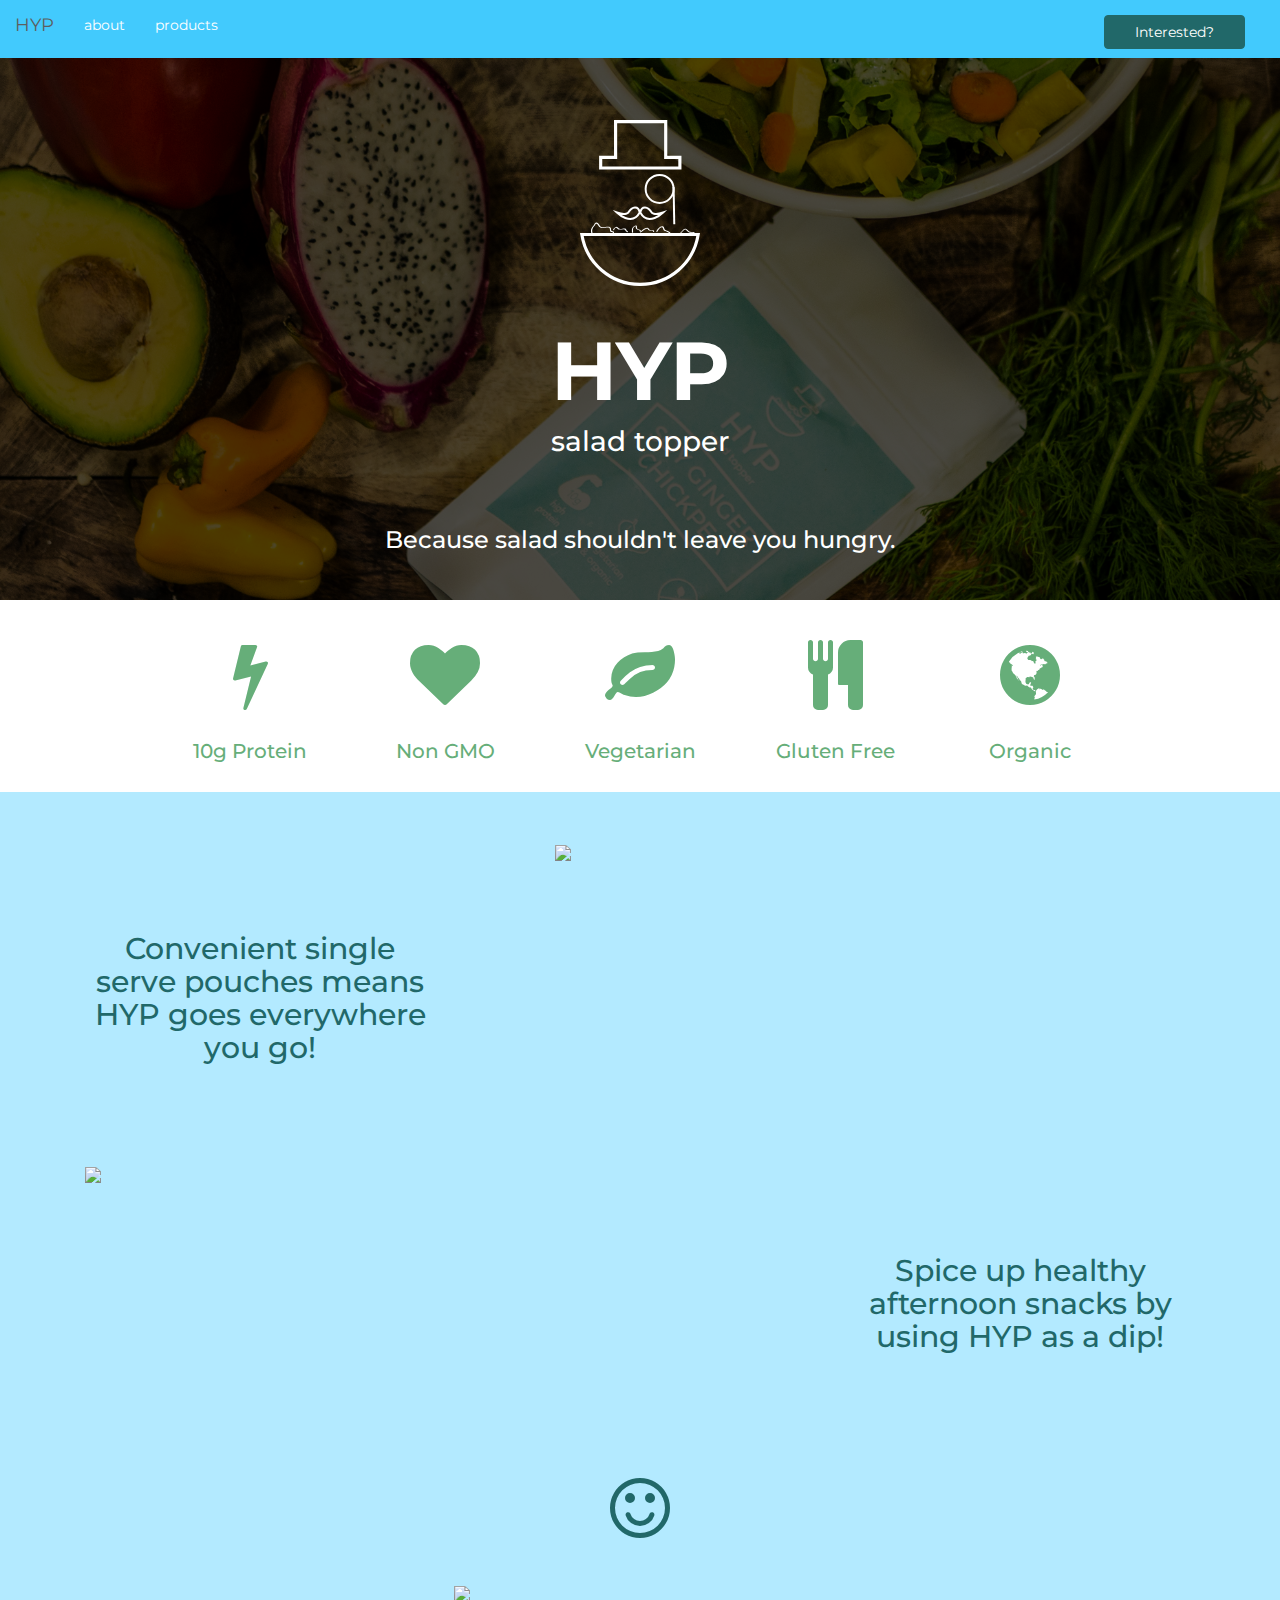
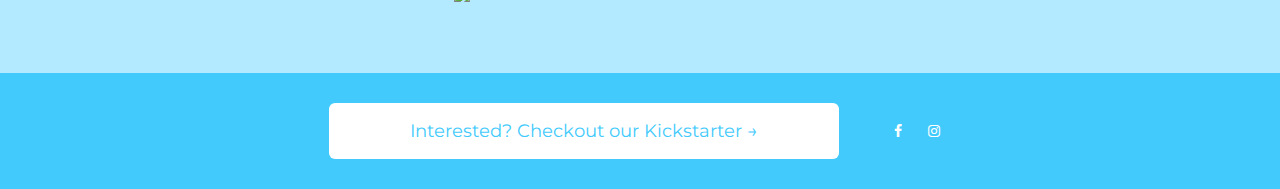
==== index.html @ b5d76cdf "fleshed out the images section of the home page" ====
<!DOCTYPE html>
<html lang="en">
  <head>
    <meta charset="utf-8">
    <meta http-equiv="X-UA-Compatible" content="IE=edge">
    <meta name="viewport" content="width=device-width, initial-scale=1">
    <meta name="description" content="HYP Salad Topper: An organic, gluten free, non-GMO approach to salad dressing. 10g of healthy protein in every serving">
    <meta name="keywords" content="post workout snack, protein bars, protein supplement, healthy salad dressing, protein drink, healthy protein, gluten free salad dressing, HYP, HYP Foods, HYP Salad Topper, Protein sources, what foods are high in protein, low calorie protein">
    <!-- The above 3 meta tags *must* come first in the head; any other head content must come *after* these tags -->
    <title>HYP: High Protein Salad Topper</title>

    <!-- Bootstrap -->
    <link href="css/bootstrap.min.css" rel="stylesheet">
    <link href="css/font-awesome.css" rel="stylesheet">
    <link rel='stylesheet' href='styles.css' type='text/css' />
    <!-- HTML5 shim and Respond.js for IE8 support of HTML5 elements and media queries -->
    <!-- WARNING: Respond.js doesn't work if you view the page via file:// -->
    <!--[if lt IE 9]>
      <script src="https://oss.maxcdn.com/html5shiv/3.7.3/html5shiv.min.js"></script>
      <script src="https://oss.maxcdn.com/respond/1.4.2/respond.min.js"></script>
    <![endif]-->
    <link rel="icon" type="image/svg" href="images/mr.topper.svg">
  </head>
  <body>
  
  <!-- ~~~~~~~~~~~~~~ NAV BAR ~~~~~~~~~~~~~~~~~~~~~ -->
    <nav class="navbar navbar-default navbar-fixed-top">
      <div class="container-fluid">
        <div class="navbar-header">
          <button type="button" class="navbar-toggle collapsed" data-toggle="collapse" data-target="#bs-example-navbar-collapse-1" aria-expanded="false">
            <span class="sr-only">Toggle navigation</span>
            <span class="icon-bar"></span>
            <span class="icon-bar"></span>
            <span class="icon-bar"></span>
          </button>
          <a class="navbar-brand" href="index.html">
            HYP
          </a>
        </div>

        <div class="collapse navbar-collapse" id="bs-example-navbar-collapse-1">
        <ul class="nav navbar-nav">
          <li><a href="about.html">about</a></li>
          <li><a href="products.html">products</a></li>
        </ul>
        <a href="https://docs.google.com/forms/d/e/1FAIpQLSdZzL9fAMGSGxzv1El_elPHL1NvBfObmUKRZR4ZpBz0gleK9g/viewform" type="button" class="btn btn-green btn-default navbar-btn navbar-right">Interested?</a>
      </div>
    </nav>

    <!-- ~~~~~~~~~~~~~~ HERO IMAGE ~~~~~~~~~~~~~~~~~~~~~ -->
    <div class="hero">
      <div class="overlay">
      <div class="container">
        <div class="title">
          <img class="homepage-image" src="images/mr.topper.svg">
          <h1>HYP</h1>
          <h4>salad topper</h4>
          <h2>Because salad shouldn't leave you hungry.</h2>
        </div>
      </div>
      </div>
    </div>

    <!-- ~~~~~~~~~~~~~~~~~~~~ BUTTONS ~~~~~~~~~~~~~~~~~~ -->

    <div class="button-container container">
      <div class="row">
        <div class="col-md-2 col-md-offset-1 icon-box">
          <i class="fa fa-bolt fa-5x" aria-hidden="true"></i>
          <h5>10g Protein</h5>
        </div><div class="col-md-2 icon-box">
          <i class="fa fa-heart fa-5x" aria-hidden="true"></i>
          <h5>Non GMO</h5>
        </div><div class="col-md-2 icon-box">
          <i class="fa fa-leaf fa-5x" aria-hidden="true"></i>
          <h5>Vegetarian</h5>
        </div><div class="col-md-2 icon-box">
          <i class="fa fa-cutlery fa-5x" aria-hidden="true"></i>
          <h5>Gluten Free</h5>
        </div><div class="col-md-2 icon-box icon-box-last">
          <i class="fa fa-globe fa-5x" aria-hidden="true"></i>
          <h5>Organic</h5>
        </div>
      </div>
    </div>

    <!-- ~~~~~~~~~~~~~~~~~~~~~~~ IMAGES ~~~~~~~~~~~~~~~~~~~~ -->
    <div class="the-solution">
      <div class="home-images container clearfix">
        <div class="image-row clearfix"> 
          <div class="col-sm-4 image-div"> 
            <h4>
              Convenient single serve pouches means HYP goes everywhere you go! 
            </h4>
          </div>
          <div class="col-sm-8 image-div">  
            <img class="home-image home-image-long" src="images/gym-bag.jpg">
          </div>
        </div>

        <div class="image-row clearfix">   
          <div class="col-sm-8 desk">  
            <img class="home-image home-image-long home-image-desk" src="images/desk.jpg">
          </div>
          <div class="col-sm-4 image-div"> 
            <h4>
              Spice up healthy afternoon snacks by using HYP as a dip!  
            </h4>
          </div>
        </div>

        <div class="sep">
          <i class="fa fa-smile-o fa-5x" aria-hidden="true"></i>
        </div>
        <div class="image-row clearfix"> 
          <div class="image-div">  
            <img class="home-image carrot-gif" src="images/carrot-gif.gif">
          </div>
        </div>
      
      </div>
    </div>

    <!-- ~~~~~~~~~~~~~~~~~~~~~~~ CTA ~~~~~~~~~~~~~~~~~~~~~~~ -->

     <div class="cta-container">
      <div class="container">
         <a href="https://docs.google.com/forms/d/e/1FAIpQLSdZzL9fAMGSGxzv1El_elPHL1NvBfObmUKRZR4ZpBz0gleK9g/viewform" type="button" class="btn btn-lg btn-cta">Interested? Checkout our Kickstarter &#8594;</a>
         <a href="https://docs.google.com/forms/d/e/1FAIpQLSdZzL9fAMGSGxzv1El_elPHL1NvBfObmUKRZR4ZpBz0gleK9g/viewform" type="button" class="btn btn-lg btn-cta-responsive">Checkout our Kickstarter &#8594;</a>
         <a href="https://docs.google.com/forms/d/e/1FAIpQLSdZzL9fAMGSGxzv1El_elPHL1NvBfObmUKRZR4ZpBz0gleK9g/viewform" type="button" class="btn btn-lg btn-cta-responsive-two">Kickstarter &#8594;</a>
         <a class="btn btn-social-icon btn-facebook" href="https://www.facebook.com/HYP-Salad-Topper-1381089681981796/" onclick="_gaq.push(['_trackEvent', 'btn-social-icon', 'click', 'btn-facebook']);"><span class="fa fa-facebook"></span></a>
         <a class="btn btn-social-icon btn-instagram" href="https://www.instagram.com/hypsaladtopper/" onclick="_gaq.push(['_trackEvent', 'btn-social-icon', 'click', 'btn-instagram']);"><span class="fa fa-instagram"></span></a>
      </div>
    </div>

    <!-- jQuery (necessary for Bootstrap's JavaScript plugins) -->
    <script src="https://ajax.googleapis.com/ajax/libs/jquery/1.12.4/jquery.min.js"></script>
    <!-- Include all compiled plugins (below), or include individual files as needed -->
    <script src="js/bootstrap.min.js"></script>
  </body>
</html>
---- styles.css ----
@import url('https://fonts.googleapis.com/css?family=Hind');
@import url('https://fonts.googleapis.com/css?family=Montserrat');
body{
	font-family: 'Montserrat', sans-serif;
	display: block;
}

/********************** NAV BAR *******************************************/
.navbar-default{
	background-color: #42CAFD;
	border-color: #42CAFD;
}
.navbar{
	border-radius: 0;
	margin-bottom: 0;
}
.logo{
	width: 50px;
}
.navbar-default .navbar-nav>.active>a, .navbar-default .navbar-nav>.active>a:focus, .navbar-default .navbar-nav>.active>a:hover{
	background-color: #42CAFD;
}
.navbar-default .navbar-nav>li>a{
	color: white;
}
.navbar-default .navbar-brand {
	color: white;
}
/********************** HERO IMAGE *******************************************/
.green{
	color:#42CAFD;
}
.hero{
	height: 600px;
	background-image: url("images/salad-dressing.jpg");
	background-position: center;
	background-size: cover;
}
.overlay{
	background-color: rgba(0,0,0,.7);
	height: 600px;
}
.title{
	text-align: center;
	padding-top: 80px;
	color: white;
}
.homepage-image{
	width: 120px;
	padding-bottom: 20px;
	padding-top: 40px;
}
h1{
	font-size: 82px;
	font-weight: bold;
}
h4{
	font-size: 28px;
}
h2{
	font-size: 24px;
	padding-top: 20px;
}
h2, h4{
	padding-bottom: 30px;
}
/*media queries for this section*/

@media screen and (max-width: 760px){
	h1{
		font-size: 75px;
	}

}

@media screen and (max-width: 680px){
	.title{
		padding-top: 55px;
	}
}

@media screen and (max-width: 585px){
	h1{
		font-size: 70px;
	}

	h2{
		font-size: 22px;
	}
	.title{
		padding-top: 70px;
	}
}

@media screen and (max-width: 400px){
	.title{
		padding-top: 70px;
	}
	h1{
		font-size: 60px;
	}

	h2{
		font-size: 20px;
	}
}
/********************* TEAM SECTION *******************************/
.team-member{
	width: 80%;
}
.the-team h4{
	color: #66AE79;
	padding-bottom: 0;
}

.team-member-col{
	height: 450px;
	text-align: center;
	margin-bottom: 50px;
	background-color: white;
}
.bold{
	font-weight: bold;
}
@media screen and (max-width: 990px){
	.team-member-col{
		width: 49%;
		display: inline-block;
		height: 450px;
	}
}
@media screen and (max-width: 700px){
	.team-member-col{
		height: 400px;
	}
}
@media screen and (max-width: 550px){
	.team-member-col{
		width: 100%;
		height: 480px;
	}
	h3{
		text-align: center;
	}
}
@media screen and (max-width: 550px){
	.team-member-col{
		height: 440px;
	}
}
/******************** BUTTON ICONS ********************************/

.button-list{
	margin:0 auto;
	padding-top: 50px;
	padding-bottom: 50px;
	text-align: center;
}
.btn{
	padding-left: 30px;
	padding-right: 30px;
	margin-left: 20px;
	margin-right: 20px;
	color: white;
}
.btn-green:hover{
	color: #216869;
}
.btn-blue:hover{
	color: white;
	cursor: default;
}
.btn-green{
	background-color: #216869;
	margin-top: 15px;
	border-color: #216869;
}
.btn-blue{
	background-color:#66AE79;
	margin-top: 15px;
}
.icon-box{
	text-align: center;
	color: #66AE79;
	padding-bottom: 20px;
}
h5{
	font-size: 20px;
}
i{
	font-size: 40px;
	padding-top: 40px;
	padding-bottom: 20px;
}
@media screen and (max-width: 990px){
	.icon-box{
		display: inline-block;
		width: 20%;
	}
}

@media screen and (max-width: 720px){
	.icon-box{
		width: 50%;
	}
	.icon-box-last{
		width: 100%;
	}
}
@media screen and (max-width: 310px){
	.icon-box{
		width: 100%;
	}
}
/***************************** IMAGES *********************************/
.home-images{
	padding-top: 30px;
	padding-bottom: 30px;
}
.image-row{
	padding-top: 20px;
	padding-bottom: 40px;
}
.home-images h4{
	color: #216869;
	vertical-align: middle;
	font-size: 30px;
	padding-top: 80px;
}
.home-image{
	display: inline-block;
	width: 372px;
}
.home-image-long{
	width: 550px;
}
.image-div{
	text-align: center;
}
.second-row{
	padding-left: 55px;
	padding-right: 55px;
}
.sep{
	width: 100%;
	text-align: center;
	color: #216869;
}

@media screen and (max-width: 990px){
	.home-images h4{
		font-size: 24px;
	}
	.home-image-long{
		width: 500px;
	}
	.home-image-desk{
		width: 450px;
	}
}
@media screen and (max-width: 810px){
	.home-images h4{
		font-size: 20px;
	}
	.home-image-long{
		width: 400px;
	}
}
@media screen and (max-width: 767px){
	.home-images h4{
		padding-top: 30px;
	}
	.desk{
		text-align: center;
	}
}
@media screen and (max-width: 455px){
	.home-image-long{
		width: 300px;
	}
	.carrot-gif{
		width: 250px;
	}
}
@media screen and (max-width: 365px){
	.home-image-long{
		width: 250px;
	}
}
/***************************** CTA *********************************/

.cta-container{
	background-color: #42CAFD;
	text-align: center;
}
.btn-cta{
	background-color: white;
	color: #42CAFD;
	padding: 15px 80px;
	margin: 30px auto;
}
.btn-cta-responsive{
	display: none;
	background-color: white;
	color: #42CAFD;
	padding: 15px 40px;
	margin: 30px auto;
}
.btn-cta-responsive-two{
	display: none;
	background-color: white;
	color: #42CAFD;
	padding: 15px 40px;
	margin: 30px auto;
}
.btn-social-icon{
	padding-left: 10px;
	padding-right: 10px;
	margin-right: 0;
	margin-left: 0;
}
.btn-facebook{
	margin-left: 40px;
}
/*media queries for this section*/

@media screen and (max-width: 555px){
	.btn-cta{
		padding: 15px 40px;
	}
}

@media screen and (max-width: 490px){
	.btn-cta{
		display: none;
	}
	.btn-cta-responsive{
		display: block;
	}
}
@media screen and (max-width: 360px){
	.btn-cta{
		display: none;
	}
	.btn-cta-responsive{
		display: none;
	}
	.btn-cta-responsive-two{
		display: block;
	}
}
/***************************** BIG IMAGE ABOUT ************************/
.who-we-are-text{
	padding-bottom: 50px;
}
.about-hero{
	margin-top: 51px;
}
.big-image{
	width: 100%;
	height: 550px;
	margin: 30px auto;
	background-image: url("images/dressing-stack.jpg");
	background-position: center;
	background-size: cover;
}
h3{
	color:#216869;
	font-size: 48px;
	padding-bottom: 10px;
	padding-top: 20px;
}
p{
	font-family: 'Hind', sans-serif;
	font-size: 18px;
}
.small-image{
	display: inline-block;
	width: 45%;
	height: 300px;
	background-position: center;
	background-size: cover;
	margin-top: 20px;
	margin-bottom: 20px;
}
.small-image-solution{
	background-image: url("images/dressing-packet.jpg");
}
.small-image-mission{
	background-image: url("images/cutting-dill.jpg");
}
.small-image-hidden{
	display: none;
}
.about-text{
	display: inline-block;
	width: 45%;
	vertical-align: top;
	/*border: 5px solid #66AE79;*/
	margin-top: 50px;
}
.about-text-one{
	margin-left: 30px;
}
.about-text-two{
	margin-right: 30px;
}
.the-solution{
	background-color: #B3EAFF;
}
/* media queries for this section */
@media screen and (max-width: 995px){
	h3{
		font-size: 40px;
	}
}

@media screen and (max-width: 770px){
	p{
		font-size: 16px;
	}

	h3{
		font-size: 36px;
	}
}

@media screen and (max-width: 600px){
	.small-image-hidden{
		display: block;
	}
	.small-image{
		display: block;
		width: 80%;
		margin: 0 auto;
	}
	.small-image-shown{
		display: none;
	}
	.about-text{
		width: 100%;
		margin-left: 0px;
		margin-right: 0px;
		text-align: center;
		padding-bottom: 30px;
	}
	.who-we-are-text{
		text-align: center;
		padding-bottom: 30px;
	}
}

/***************************** DRESSING ROW ************************/

.dressing-row{
	margin-top: 51px;
	background-color: white;
}
.dressing-info{
	vertical-align: top;
}
.dressing-row h3{
	text-align: center;
}
.ingredients{
	width: 70%;
	margin: 0 auto;
	padding-bottom: 30px;
}
.dressing-buttons{
	width: 80%;
	text-align: center;
}
.dressing-button-list{
	padding-top: 10px;
}
.dressing-row-image{
	margin-top: 50px;
	margin-bottom: 20px;
	text-align: center;
}

@media screen and (max-width: 510px){
	.ingredients{
		width: 90%;
	}
}
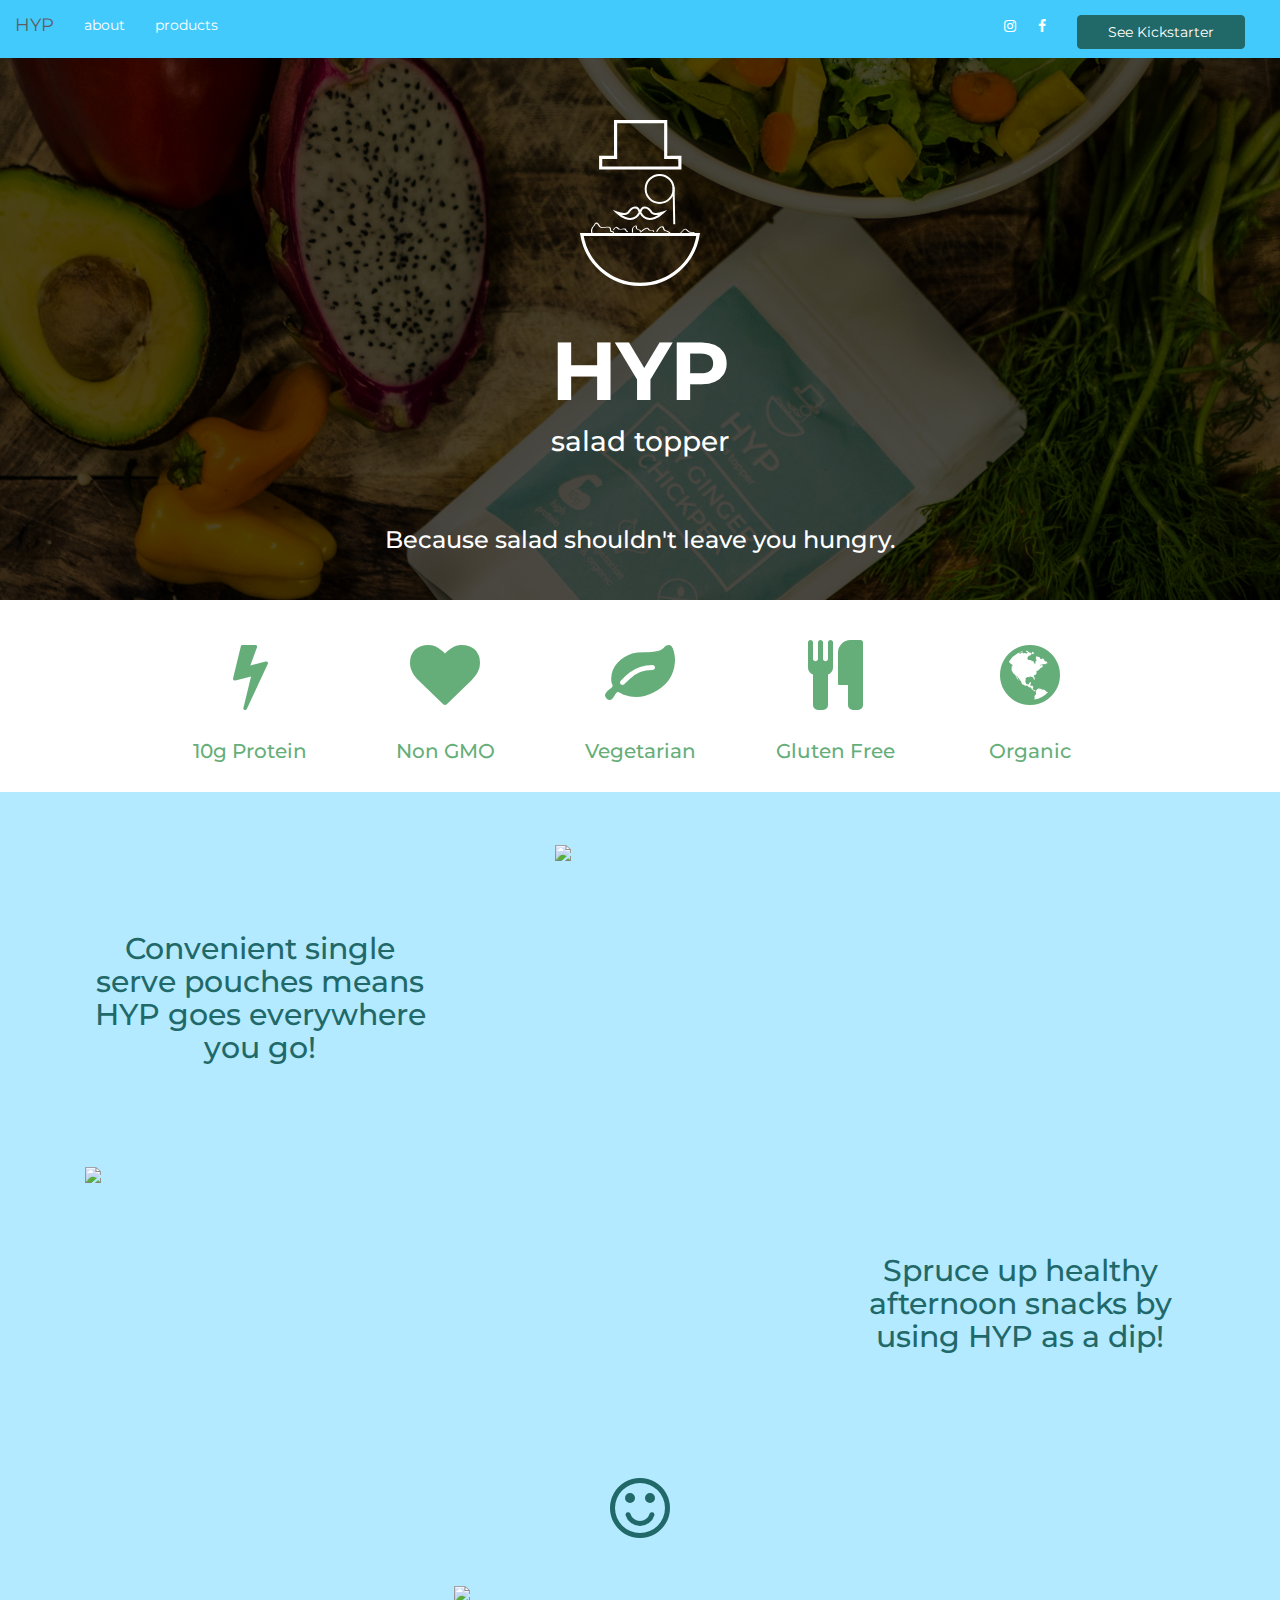
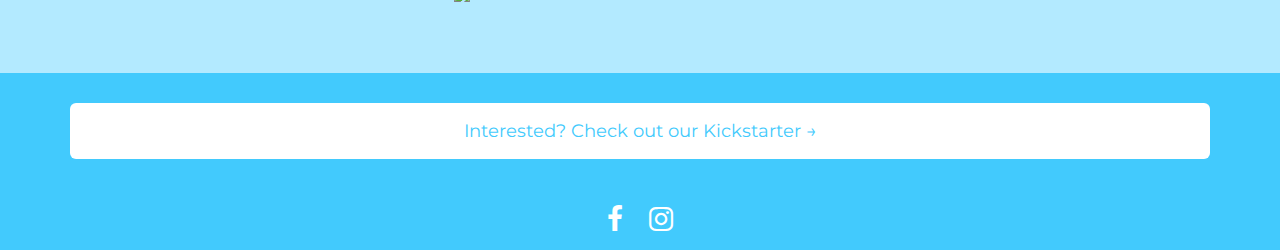
==== commit 6a097baa: "updating website based on Derek and Ian's suggestions" ====
--- a/index.html
+++ b/index.html
@@ -43,7 +43,10 @@
           <li><a href="about.html">about</a></li>
           <li><a href="products.html">products</a></li>
         </ul>
-        <a href="https://docs.google.com/forms/d/e/1FAIpQLSdZzL9fAMGSGxzv1El_elPHL1NvBfObmUKRZR4ZpBz0gleK9g/viewform" type="button" class="btn btn-green btn-default navbar-btn navbar-right">Interested?</a>
+         <a href="https://docs.google.com/forms/d/e/1FAIpQLSdZzL9fAMGSGxzv1El_elPHL1NvBfObmUKRZR4ZpBz0gleK9g/viewform" type="button" class="btn btn-green btn-default navbar-btn navbar-right">See Kickstarter</a>
+        <a class="btn btn-social-icon btn-facebook navbar-right" href="https://www.facebook.com/HYP-Salad-Topper-1381089681981796/" onclick="_gaq.push(['_trackEvent', 'btn-social-icon', 'click', 'btn-facebook']);"><span class="fa fa-facebook"></span></a>
+         <a class="btn btn-social-icon btn-instagram navbar-right" href="https://www.instagram.com/hypfoods/" onclick="_gaq.push(['_trackEvent', 'btn-social-icon', 'click', 'btn-instagram']);"><span class="fa fa-instagram"></span></a>
+       
       </div>
     </nav>
 
@@ -104,7 +107,7 @@
           </div>
           <div class="col-sm-4 image-div"> 
             <h4>
-              Spice up healthy afternoon snacks by using HYP as a dip!  
+              Spruce up healthy afternoon snacks by using HYP as a dip!  
             </h4>
           </div>
         </div>
@@ -125,11 +128,11 @@
 
      <div class="cta-container">
       <div class="container">
-         <a href="https://docs.google.com/forms/d/e/1FAIpQLSdZzL9fAMGSGxzv1El_elPHL1NvBfObmUKRZR4ZpBz0gleK9g/viewform" type="button" class="btn btn-lg btn-cta">Interested? Checkout our Kickstarter &#8594;</a>
-         <a href="https://docs.google.com/forms/d/e/1FAIpQLSdZzL9fAMGSGxzv1El_elPHL1NvBfObmUKRZR4ZpBz0gleK9g/viewform" type="button" class="btn btn-lg btn-cta-responsive">Checkout our Kickstarter &#8594;</a>
+         <a href="https://docs.google.com/forms/d/e/1FAIpQLSdZzL9fAMGSGxzv1El_elPHL1NvBfObmUKRZR4ZpBz0gleK9g/viewform" type="button" class="btn btn-lg btn-cta">Interested? Check out our Kickstarter &#8594;</a>
+         <a href="https://docs.google.com/forms/d/e/1FAIpQLSdZzL9fAMGSGxzv1El_elPHL1NvBfObmUKRZR4ZpBz0gleK9g/viewform" type="button" class="btn btn-lg btn-cta-responsive">Check out our Kickstarter &#8594;</a>
          <a href="https://docs.google.com/forms/d/e/1FAIpQLSdZzL9fAMGSGxzv1El_elPHL1NvBfObmUKRZR4ZpBz0gleK9g/viewform" type="button" class="btn btn-lg btn-cta-responsive-two">Kickstarter &#8594;</a>
-         <a class="btn btn-social-icon btn-facebook" href="https://www.facebook.com/HYP-Salad-Topper-1381089681981796/" onclick="_gaq.push(['_trackEvent', 'btn-social-icon', 'click', 'btn-facebook']);"><span class="fa fa-facebook"></span></a>
-         <a class="btn btn-social-icon btn-instagram" href="https://www.instagram.com/hypsaladtopper/" onclick="_gaq.push(['_trackEvent', 'btn-social-icon', 'click', 'btn-instagram']);"><span class="fa fa-instagram"></span></a>
+         <a class="btn btn-social-icon btn-facebook" href="https://www.facebook.com/HYP-Salad-Topper-1381089681981796/" onclick="_gaq.push(['_trackEvent', 'btn-social-icon', 'click', 'btn-facebook']);"><span class="fa fa-facebook fa-2x"></span></a>
+         <a class="btn btn-social-icon btn-instagram" href="https://www.instagram.com/hypfoods/" onclick="_gaq.push(['_trackEvent', 'btn-social-icon', 'click', 'btn-instagram']);"><span class="fa fa-instagram fa-2x"></span></a>
       </div>
     </div>
 
--- a/styles.css
+++ b/styles.css
@@ -114,7 +114,7 @@
 }
 
 .team-member-col{
-	height: 450px;
+	height: 500px;
 	text-align: center;
 	margin-bottom: 50px;
 	background-color: white;
@@ -145,7 +145,7 @@
 }
 @media screen and (max-width: 550px){
 	.team-member-col{
-		height: 440px;
+		height: auto;
 	}
 }
 /******************** BUTTON ICONS ********************************/
@@ -298,6 +298,7 @@
 	color: #42CAFD;
 	padding: 15px 80px;
 	margin: 30px auto;
+	display: block;
 }
 .btn-cta-responsive{
 	display: none;
@@ -314,14 +315,11 @@
 	margin: 30px auto;
 }
 .btn-social-icon{
-	padding-left: 10px;
-	padding-right: 10px;
+	padding: 15px 10px;
 	margin-right: 0;
 	margin-left: 0;
 }
-.btn-facebook{
-	margin-left: 40px;
-}
+
 /*media queries for this section*/
 
 @media screen and (max-width: 555px){
@@ -376,19 +374,11 @@
 }
 .small-image{
 	display: inline-block;
-	width: 45%;
-	height: 300px;
-	background-position: center;
-	background-size: cover;
+	width: 500px;
 	margin-top: 20px;
 	margin-bottom: 20px;
 }
-.small-image-solution{
-	background-image: url("images/dressing-packet.jpg");
-}
-.small-image-mission{
-	background-image: url("images/cutting-dill.jpg");
-}
+
 .small-image-hidden{
 	display: none;
 }
@@ -409,10 +399,26 @@
 	background-color: #B3EAFF;
 }
 /* media queries for this section */
+@media screen and (max-width: 1200px){
+	.small-image{
+		width: 400px;
+	}
+	.about-text{
+		margin-top: 30px;
+	}
+}
 @media screen and (max-width: 995px){
 	h3{
 		font-size: 40px;
 	}
+	.small-image{
+		width: 300px;
+		margin-top: 30px;
+		margin-bottom: 30px;
+	}
+	.about-text{
+		margin-top: 0;
+	}
 }
 
 @media screen and (max-width: 770px){
@@ -425,14 +431,15 @@
 	}
 }
 
-@media screen and (max-width: 600px){
+@media screen and (max-width: 650px){
 	.small-image-hidden{
 		display: block;
 	}
 	.small-image{
 		display: block;
-		width: 80%;
-		margin: 0 auto;
+		width: 400px;
+		text-align: center;
+		margin: 20px auto;
 	}
 	.small-image-shown{
 		display: none;
@@ -449,12 +456,21 @@
 		padding-bottom: 30px;
 	}
 }
+@media screen and (max-width: 450px){
+	.small-image{
+		width: 300px;
+	}
+}
+@media screen and (max-width: 350px){
+	.small-image{
+		width: 250px;
+	}
+}
 
 /***************************** DRESSING ROW ************************/
 
 .dressing-row{
 	margin-top: 51px;
-	background-color: white;
 }
 .dressing-info{
 	vertical-align: top;
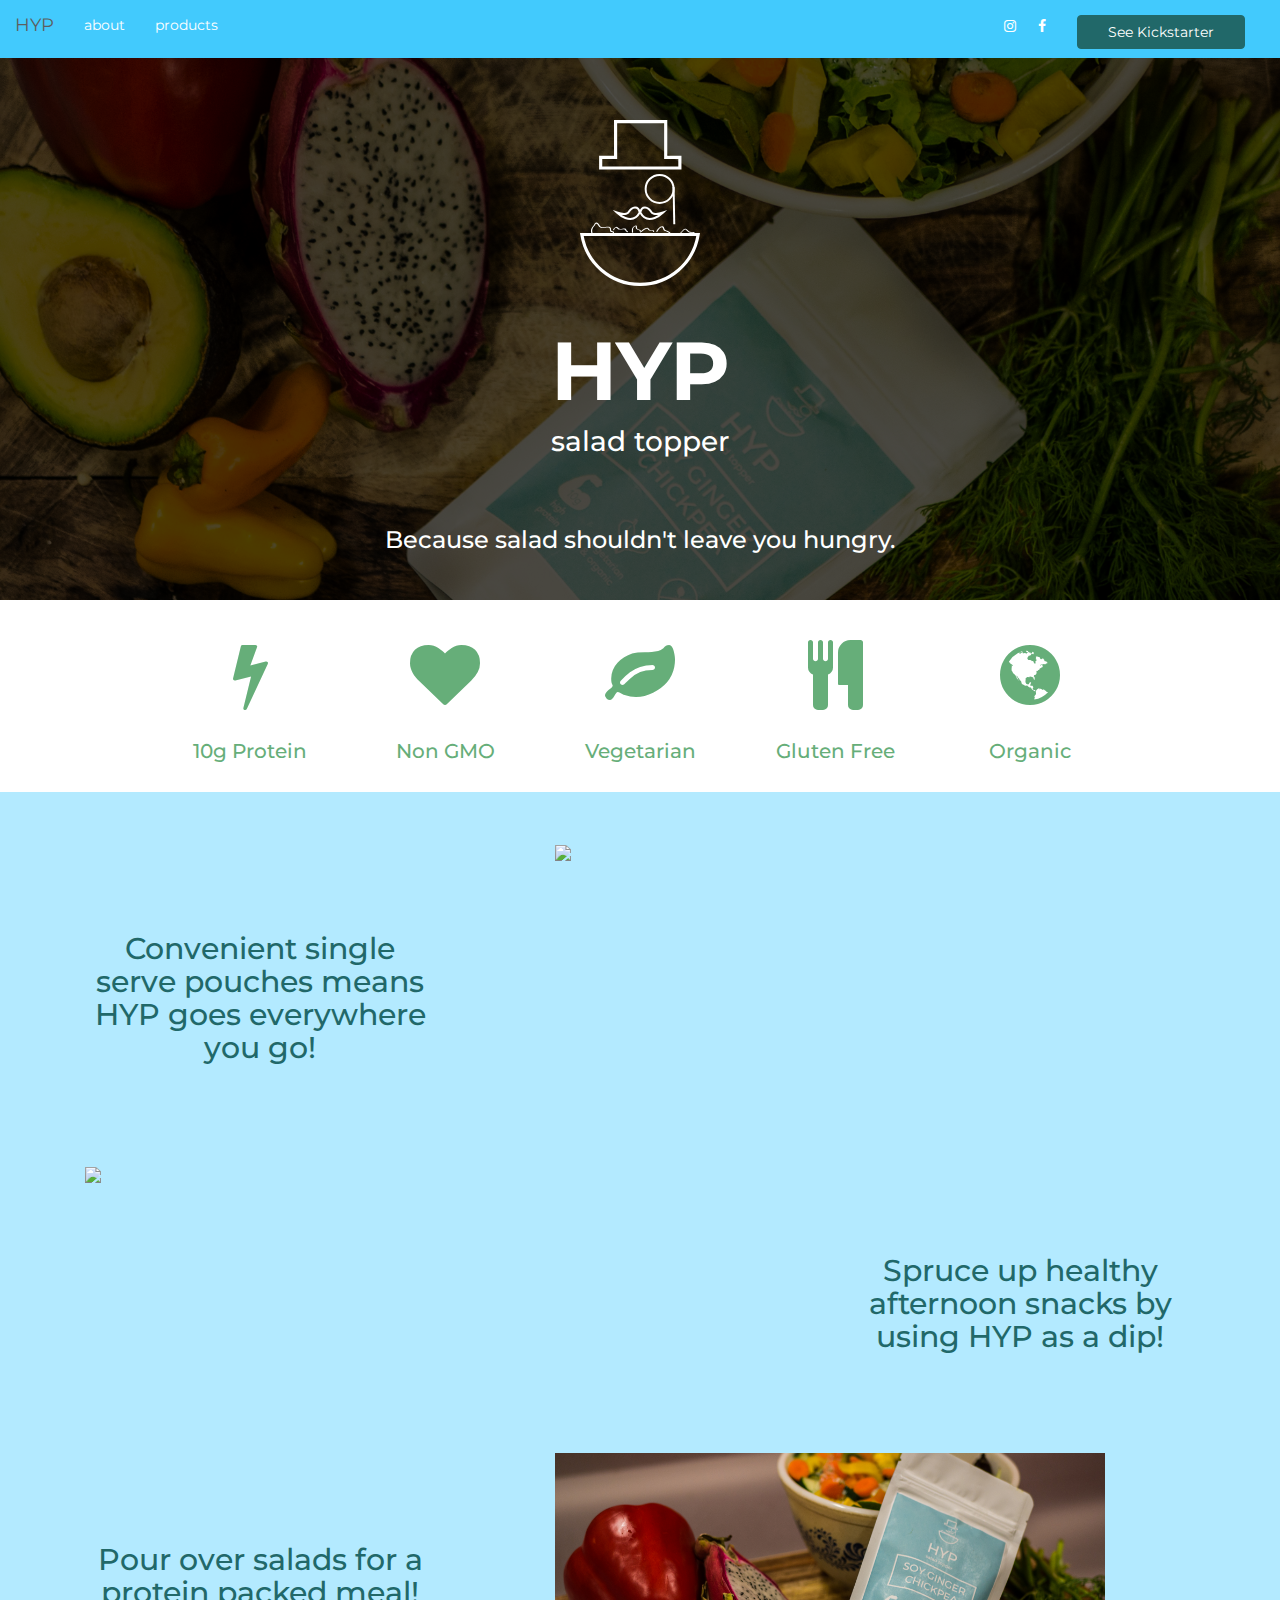
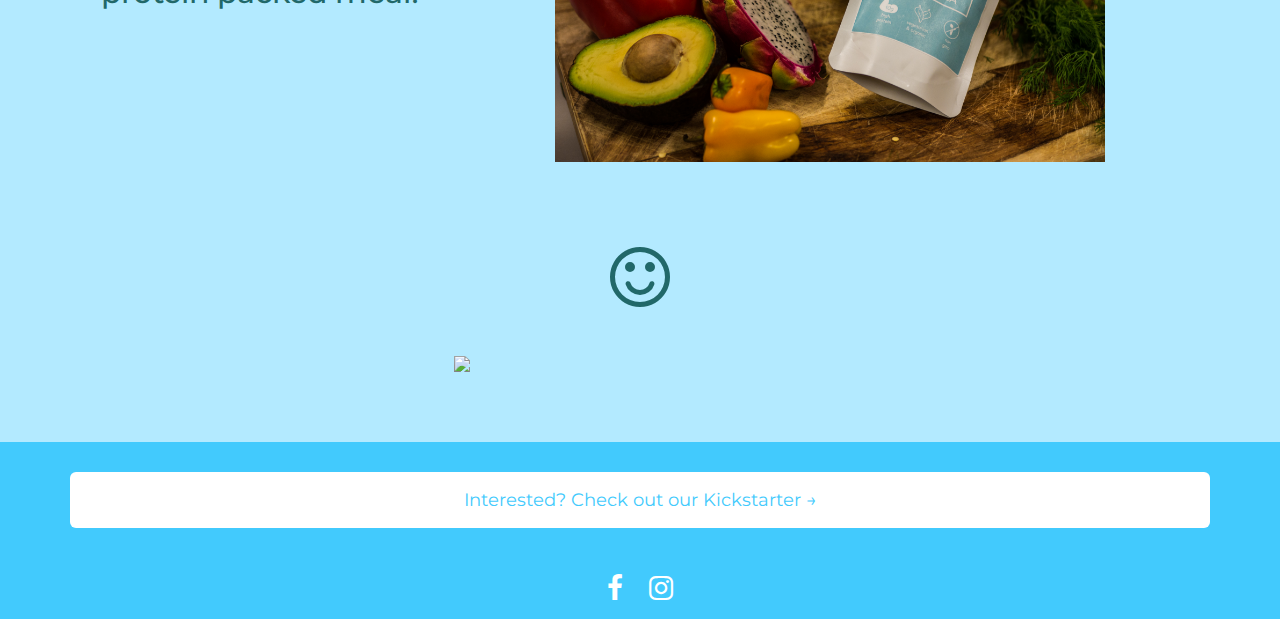
==== commit 5de142f3: "added a salad image to the home page" ====
--- a/index.html
+++ b/index.html
@@ -102,13 +102,29 @@
         </div>
 
         <div class="image-row clearfix">   
+           <div class="col-sm-4 image-div image-div-hidden"> 
+            <h4>
+              Spruce up healthy afternoon snacks by using HYP as a dip!  
+            </h4>
+          </div>
           <div class="col-sm-8 desk">  
             <img class="home-image home-image-long home-image-desk" src="images/desk.jpg">
           </div>
-          <div class="col-sm-4 image-div"> 
+          <div class="col-sm-4 image-div image-div-shown"> 
             <h4>
               Spruce up healthy afternoon snacks by using HYP as a dip!  
             </h4>
+          </div>
+        </div>
+
+        <div class="image-row clearfix"> 
+          <div class="col-sm-4 image-div"> 
+            <h4>
+              Pour over salads for a protein packed meal! 
+            </h4>
+          </div>
+          <div class="col-sm-8 image-div">  
+            <img class="home-image home-image-long home-image-desk" src="images/other-foods.jpg">
           </div>
         </div>
 
@@ -126,7 +142,7 @@
 
     <!-- ~~~~~~~~~~~~~~~~~~~~~~~ CTA ~~~~~~~~~~~~~~~~~~~~~~~ -->
 
-     <div class="cta-container">
+    <div class="cta-container">
       <div class="container">
          <a href="https://docs.google.com/forms/d/e/1FAIpQLSdZzL9fAMGSGxzv1El_elPHL1NvBfObmUKRZR4ZpBz0gleK9g/viewform" type="button" class="btn btn-lg btn-cta">Interested? Check out our Kickstarter &#8594;</a>
          <a href="https://docs.google.com/forms/d/e/1FAIpQLSdZzL9fAMGSGxzv1El_elPHL1NvBfObmUKRZR4ZpBz0gleK9g/viewform" type="button" class="btn btn-lg btn-cta-responsive">Check out our Kickstarter &#8594;</a>
--- a/styles.css
+++ b/styles.css
@@ -246,6 +246,9 @@
 	text-align: center;
 	color: #216869;
 }
+.image-div-hidden{
+	display: none;
+}
 
 @media screen and (max-width: 990px){
 	.home-images h4{
@@ -272,6 +275,12 @@
 	}
 	.desk{
 		text-align: center;
+	}
+	.image-div-shown{
+		display: none;
+	}
+	.image-div-hidden{
+		display: block;
 	}
 }
 @media screen and (max-width: 455px){
@@ -495,9 +504,36 @@
 	margin-bottom: 20px;
 	text-align: center;
 }
-
-@media screen and (max-width: 510px){
+.packaging{
+	border: solid white 5px;
+}
+.icon{
+	text-align: center;
+	color: #66AE79;
+	width: 20%;
+	display: inline-block;
+}
+
+@media screen and (max-width: 990px){
+	.icon{
+		width: 33%;
+	}
+	.icon-last{
+		width: 50%;
+	}
+}
+@media screen and (max-width: 500px){
 	.ingredients{
-		width: 90%;
+		width: 100%;
+	}
+}
+@media screen and (max-width: 360px){
+	.packaging{
+		width: 250px
+	}
+}
+@media screen and (max-width: 320px){
+	.packaging{
+		width: 200px;
 	}
 }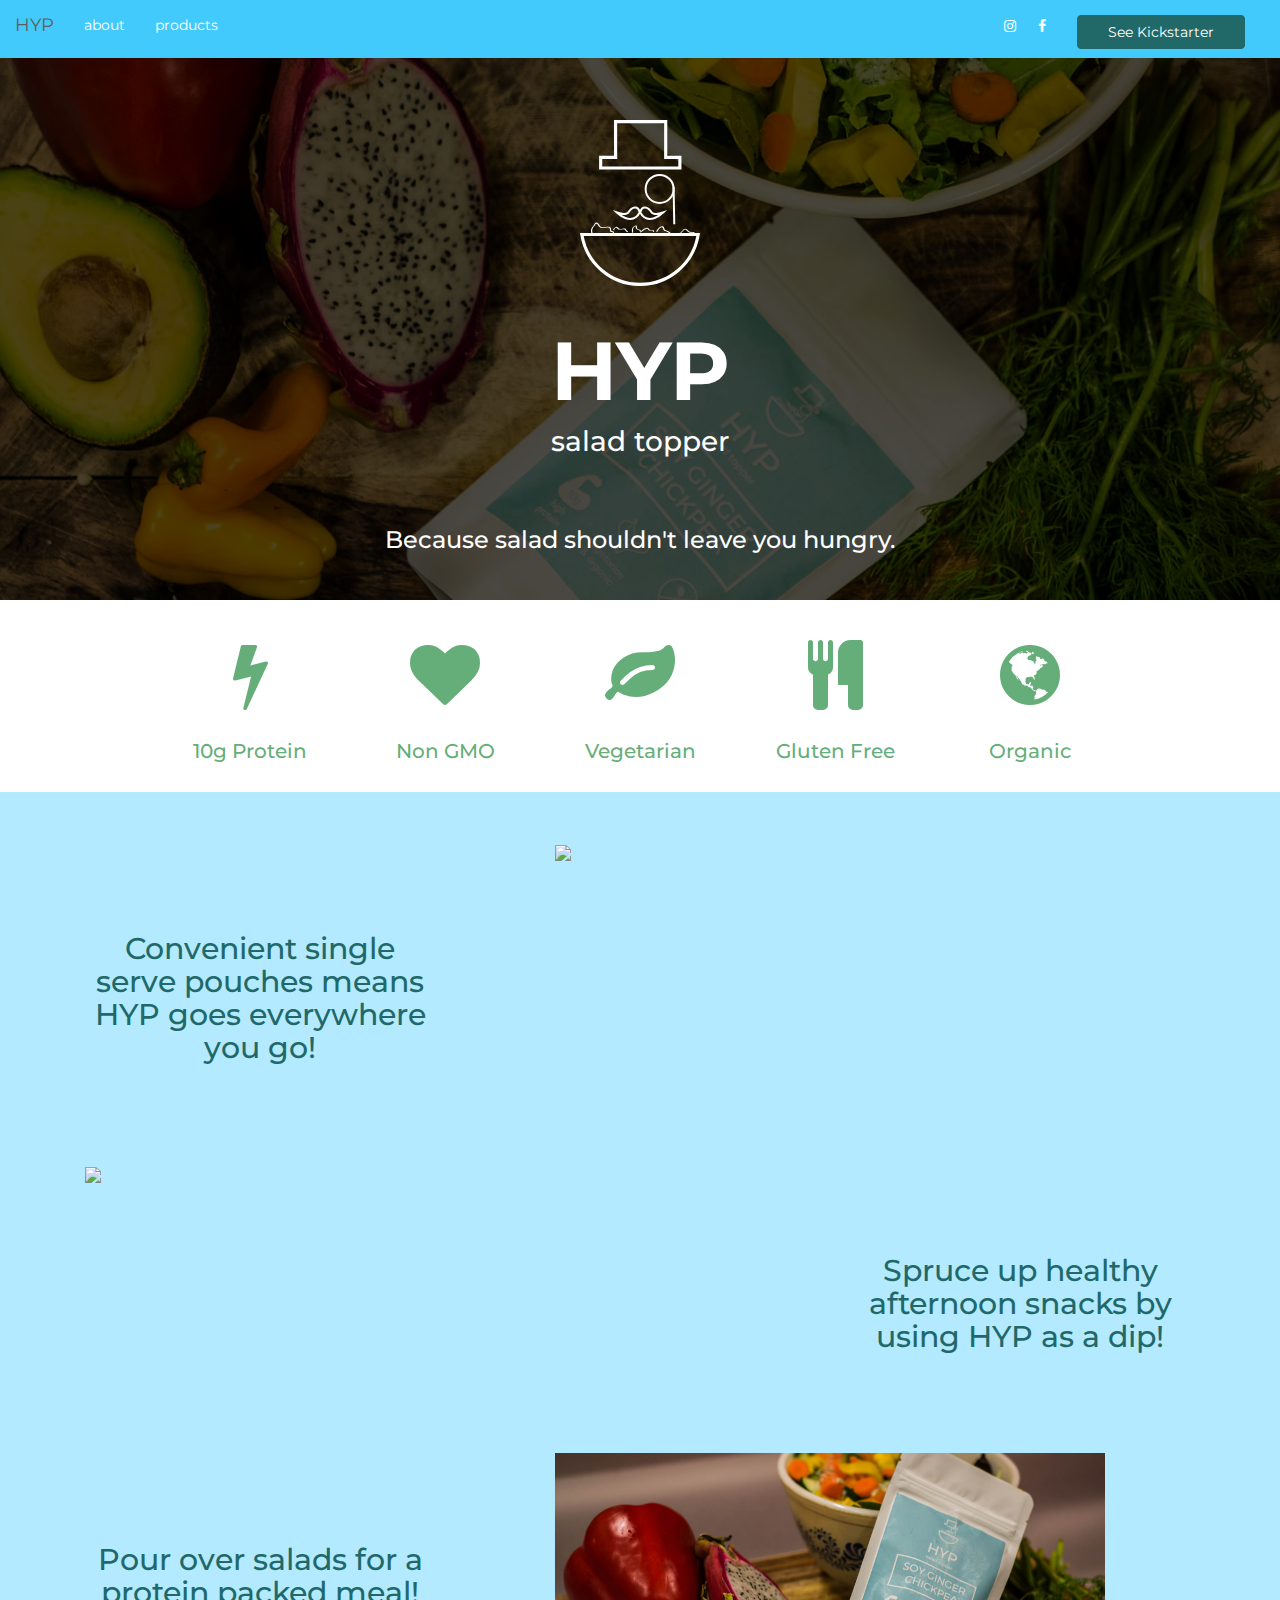
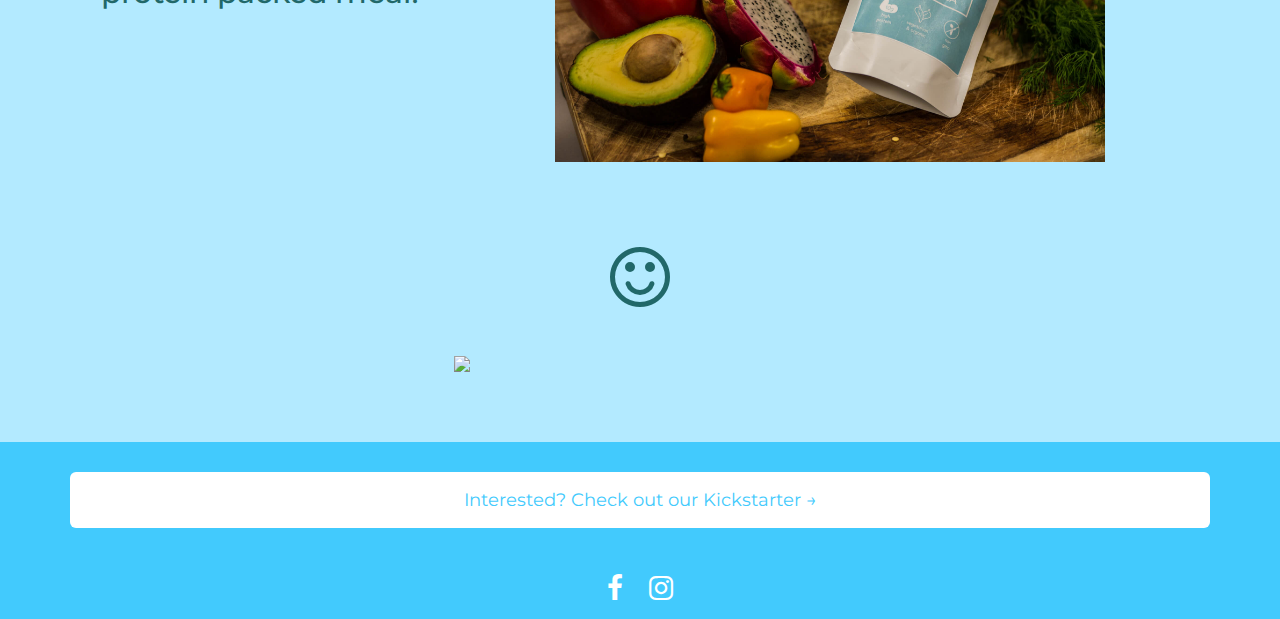
==== commit 196a4536: "changed the links in the nav to the actual kickstarter page" ====
--- a/index.html
+++ b/index.html
@@ -12,14 +12,23 @@
     <!-- Bootstrap -->
     <link href="css/bootstrap.min.css" rel="stylesheet">
     <link href="css/font-awesome.css" rel="stylesheet">
-    <link rel='stylesheet' href='styles.css' type='text/css' />
+    <link rel='stylesheet' href='styles-min.css' type='text/css' />
     <!-- HTML5 shim and Respond.js for IE8 support of HTML5 elements and media queries -->
     <!-- WARNING: Respond.js doesn't work if you view the page via file:// -->
     <!--[if lt IE 9]>
       <script src="https://oss.maxcdn.com/html5shiv/3.7.3/html5shiv.min.js"></script>
       <script src="https://oss.maxcdn.com/respond/1.4.2/respond.min.js"></script>
     <![endif]-->
-    <link rel="icon" type="image/svg" href="images/mr.topper.svg">
+    <link rel="shortcut icon" href="favicon.ico" type="image/x-icon" />
+    <script>
+      (function(i,s,o,g,r,a,m){i['GoogleAnalyticsObject']=r;i[r]=i[r]||function(){
+      (i[r].q=i[r].q||[]).push(arguments)},i[r].l=1*new Date();a=s.createElement(o),
+      m=s.getElementsByTagName(o)[0];a.async=1;a.src=g;m.parentNode.insertBefore(a,m)
+      })(window,document,'script','https://www.google-analytics.com/analytics.js','ga');
+
+     ga('create', 'UA-103801644-1', 'auto');
+      ga('send', 'pageview');
+    </script>
   </head>
   <body>
   
@@ -43,7 +52,7 @@
           <li><a href="about.html">about</a></li>
           <li><a href="products.html">products</a></li>
         </ul>
-         <a href="https://docs.google.com/forms/d/e/1FAIpQLSdZzL9fAMGSGxzv1El_elPHL1NvBfObmUKRZR4ZpBz0gleK9g/viewform" type="button" class="btn btn-green btn-default navbar-btn navbar-right">See Kickstarter</a>
+         <a href="https://www.kickstarter.com/projects/1194498984/reinvent-salads-with-hyp-high-protein-salad-topper/description" type="button" class="btn btn-green btn-default navbar-btn navbar-right">See Kickstarter</a>
         <a class="btn btn-social-icon btn-facebook navbar-right" href="https://www.facebook.com/HYP-Salad-Topper-1381089681981796/" onclick="_gaq.push(['_trackEvent', 'btn-social-icon', 'click', 'btn-facebook']);"><span class="fa fa-facebook"></span></a>
          <a class="btn btn-social-icon btn-instagram navbar-right" href="https://www.instagram.com/hypfoods/" onclick="_gaq.push(['_trackEvent', 'btn-social-icon', 'click', 'btn-instagram']);"><span class="fa fa-instagram"></span></a>
        
@@ -144,9 +153,9 @@
 
     <div class="cta-container">
       <div class="container">
-         <a href="https://docs.google.com/forms/d/e/1FAIpQLSdZzL9fAMGSGxzv1El_elPHL1NvBfObmUKRZR4ZpBz0gleK9g/viewform" type="button" class="btn btn-lg btn-cta">Interested? Check out our Kickstarter &#8594;</a>
-         <a href="https://docs.google.com/forms/d/e/1FAIpQLSdZzL9fAMGSGxzv1El_elPHL1NvBfObmUKRZR4ZpBz0gleK9g/viewform" type="button" class="btn btn-lg btn-cta-responsive">Check out our Kickstarter &#8594;</a>
-         <a href="https://docs.google.com/forms/d/e/1FAIpQLSdZzL9fAMGSGxzv1El_elPHL1NvBfObmUKRZR4ZpBz0gleK9g/viewform" type="button" class="btn btn-lg btn-cta-responsive-two">Kickstarter &#8594;</a>
+         <a href="https://www.kickstarter.com/projects/1194498984/reinvent-salads-with-hyp-high-protein-salad-topper/description" type="button" class="btn btn-lg btn-cta">Interested? Check out our Kickstarter &#8594;</a>
+         <a href="https://www.kickstarter.com/projects/1194498984/reinvent-salads-with-hyp-high-protein-salad-topper/description" type="button" class="btn btn-lg btn-cta-responsive">Check out our Kickstarter &#8594;</a>
+         <a href="https://www.kickstarter.com/projects/1194498984/reinvent-salads-with-hyp-high-protein-salad-topper/description" type="button" class="btn btn-lg btn-cta-responsive-two">Kickstarter &#8594;</a>
          <a class="btn btn-social-icon btn-facebook" href="https://www.facebook.com/HYP-Salad-Topper-1381089681981796/" onclick="_gaq.push(['_trackEvent', 'btn-social-icon', 'click', 'btn-facebook']);"><span class="fa fa-facebook fa-2x"></span></a>
          <a class="btn btn-social-icon btn-instagram" href="https://www.instagram.com/hypfoods/" onclick="_gaq.push(['_trackEvent', 'btn-social-icon', 'click', 'btn-instagram']);"><span class="fa fa-instagram fa-2x"></span></a>
       </div>
@@ -156,5 +165,6 @@
     <script src="https://ajax.googleapis.com/ajax/libs/jquery/1.12.4/jquery.min.js"></script>
     <!-- Include all compiled plugins (below), or include individual files as needed -->
     <script src="js/bootstrap.min.js"></script>
+    <script src="js/chap-script.js"></script>
   </body>
 </html>--- a/styles-min.css
+++ b/styles-min.css
@@ -0,0 +1 @@
+@import url(https://fonts.googleapis.com/css?family=Hind);@import url(https://fonts.googleapis.com/css?family=Montserrat);body{font-family:'Montserrat',sans-serif;display:block}.navbar-default{background-color:#42CAFD;border-color:#42CAFD}.navbar{border-radius:0;margin-bottom:0}.logo{width:50px}.navbar-default .navbar-nav>.active>a,.navbar-default .navbar-nav>.active>a:focus,.navbar-default .navbar-nav>.active>a:hover{background-color:#42CAFD}.navbar-default .navbar-nav>li>a{color:white}.navbar-default .navbar-brand{color:white}.green{color:#42CAFD}.hero{height:600px;background-image:url(images/salad-dressing.jpg);background-position:center;background-size:cover}.overlay{background-color:rgba(0,0,0,.7);height:600px}.title{text-align:center;padding-top:80px;color:white}.homepage-image{width:120px;padding-bottom:20px;padding-top:40px}h1{font-size:82px;font-weight:700}h4{font-size:28px}h2{font-size:24px;padding-top:20px}h2,h4{padding-bottom:30px}@media screen and (max-width:760px){h1{font-size:75px}}@media screen and (max-width:680px){.title{padding-top:55px}}@media screen and (max-width:585px){h1{font-size:70px}h2{font-size:22px}.title{padding-top:70px}}@media screen and (max-width:400px){.title{padding-top:70px}h1{font-size:60px}h2{font-size:20px}}.team-member{width:80%}.the-team h4{color:#66AE79;padding-bottom:0}.team-member-col{height:500px;text-align:center;margin-bottom:50px;background-color:white}.bold{font-weight:700}@media screen and (max-width:990px){.team-member-col{width:49%;display:inline-block;height:450px}}@media screen and (max-width:700px){.team-member-col{height:400px}}@media screen and (max-width:550px){.team-member-col{width:100%;height:480px}h3{text-align:center}}@media screen and (max-width:550px){.team-member-col{height:auto}}.button-list{margin:0 auto;padding-top:50px;padding-bottom:50px;text-align:center}.btn{padding-left:30px;padding-right:30px;margin-left:20px;margin-right:20px;color:white}.btn-green:hover{color:#216869}.btn-blue:hover{color:white;cursor:default}.btn-green{background-color:#216869;margin-top:15px;border-color:#216869}.btn-blue{background-color:#66AE79;margin-top:15px}.icon-box{text-align:center;color:#66AE79;padding-bottom:20px}h5{font-size:20px}i{font-size:40px;padding-top:40px;padding-bottom:20px}@media screen and (max-width:990px){.icon-box{display:inline-block;width:20%}}@media screen and (max-width:720px){.icon-box{width:50%}.icon-box-last{width:100%}}@media screen and (max-width:310px){.icon-box{width:100%}}.home-images{padding-top:30px;padding-bottom:30px}.image-row{padding-top:20px;padding-bottom:40px}.home-images h4{color:#216869;vertical-align:middle;font-size:30px;padding-top:80px}.home-image{display:inline-block;width:372px}.home-image-long{width:550px}.image-div{text-align:center}.second-row{padding-left:55px;padding-right:55px}.sep{width:100%;text-align:center;color:#216869}.image-div-hidden{display:none}@media screen and (max-width:990px){.home-images h4{font-size:24px}.home-image-long{width:500px}.home-image-desk{width:450px}}@media screen and (max-width:810px){.home-images h4{font-size:20px}.home-image-long{width:400px}}@media screen and (max-width:767px){.home-images h4{padding-top:30px}.desk{text-align:center}.image-div-shown{display:none}.image-div-hidden{display:block}}@media screen and (max-width:455px){.home-image-long{width:300px}.carrot-gif{width:250px}}@media screen and (max-width:365px){.home-image-long{width:250px}}.cta-container{background-color:#42CAFD;text-align:center}.btn-cta{background-color:white;color:#42CAFD;padding:15px 80px;margin:30px auto;display:block}.btn-cta-responsive{display:none;background-color:white;color:#42CAFD;padding:15px 40px;margin:30px auto}.btn-cta-responsive-two{display:none;background-color:white;color:#42CAFD;padding:15px 40px;margin:30px auto}.btn-social-icon{padding:15px 10px;margin-right:0;margin-left:0}@media screen and (max-width:555px){.btn-cta{padding:15px 40px}}@media screen and (max-width:490px){.btn-cta{display:none}.btn-cta-responsive{display:block}}@media screen and (max-width:360px){.btn-cta{display:none}.btn-cta-responsive{display:none}.btn-cta-responsive-two{display:block}}.who-we-are-text{padding-bottom:50px}.about-hero{margin-top:51px}.big-image{width:100%;height:550px;margin:30px auto;background-image:url(images/ovh.jpg);background-position:center;background-size:cover}h3{color:#216869;font-size:48px;padding-bottom:10px;padding-top:20px}p{font-family:'Hind',sans-serif;font-size:18px}.small-image{display:inline-block;width:500px;margin-top:20px;margin-bottom:20px}.small-image-hidden{display:none}.about-text{display:inline-block;width:45%;vertical-align:top;margin-top:40px;margin-bottom:15px}.about-text-one{margin-left:30px}.about-text-two{margin-right:30px}.the-solution{background-color:#B3EAFF}@media screen and (max-width:1200px){.small-image{width:400px}.about-text{margin-top:20px}}@media screen and (max-width:995px){h3{font-size:40px}.small-image{width:300px;margin-top:30px;margin-bottom:30px}.about-text{margin-top:0}}@media screen and (max-width:770px){p{font-size:16px}h3{font-size:36px}.big-image{height:400px}}@media screen and (max-width:650px){.small-image-hidden{display:block}.small-image{display:block;width:400px;text-align:center;margin:20px auto}.small-image-shown{display:none}.about-text{width:100%;margin-left:0;margin-right:0;text-align:center;padding-bottom:30px}.who-we-are-text{text-align:center;padding-bottom:30px}}@media screen and (max-width:450px){.small-image{width:300px}.big-image{height:300px}}@media screen and (max-width:350px){.small-image{width:250px}}.dressing-row{margin-top:51px}.dressing-info{vertical-align:top}.dressing-row h3{text-align:center}.ingredients{width:70%;margin:0 auto;padding-bottom:30px}.ingredients-fonts{font-size:16px;font-style:italic}.dressing-buttons{width:80%;text-align:center}.dressing-button-list{padding-top:10px}.dressing-row-image{margin-top:50px;margin-bottom:20px;text-align:center}.packaging{border:solid white 5px}.icon{text-align:center;color:#66AE79;width:20%;display:inline-block}@media screen and (max-width:990px){.icon{width:33%}.icon-last{width:50%}}@media screen and (max-width:500px){.ingredients{width:100%}}@media screen and (max-width:360px){.packaging{width:250px}}@media screen and (max-width:320px){.packaging{width:200px}}